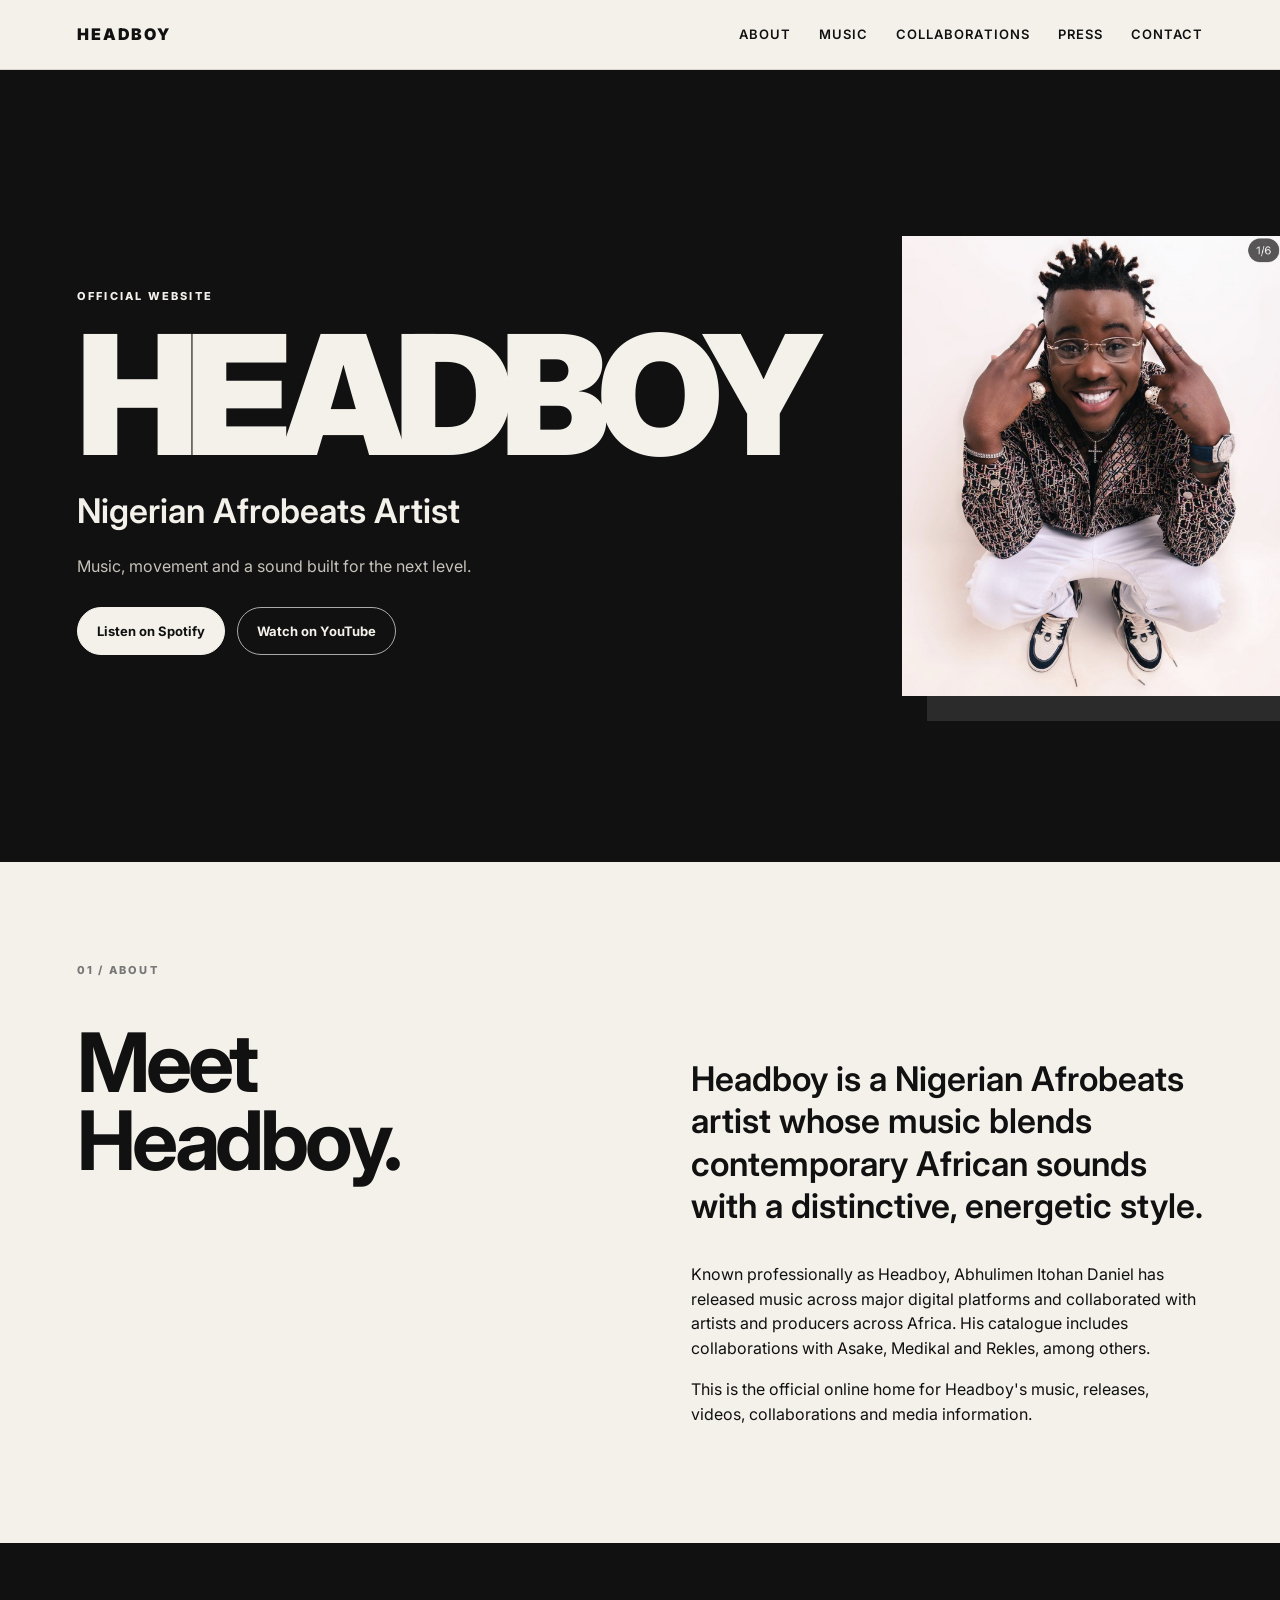
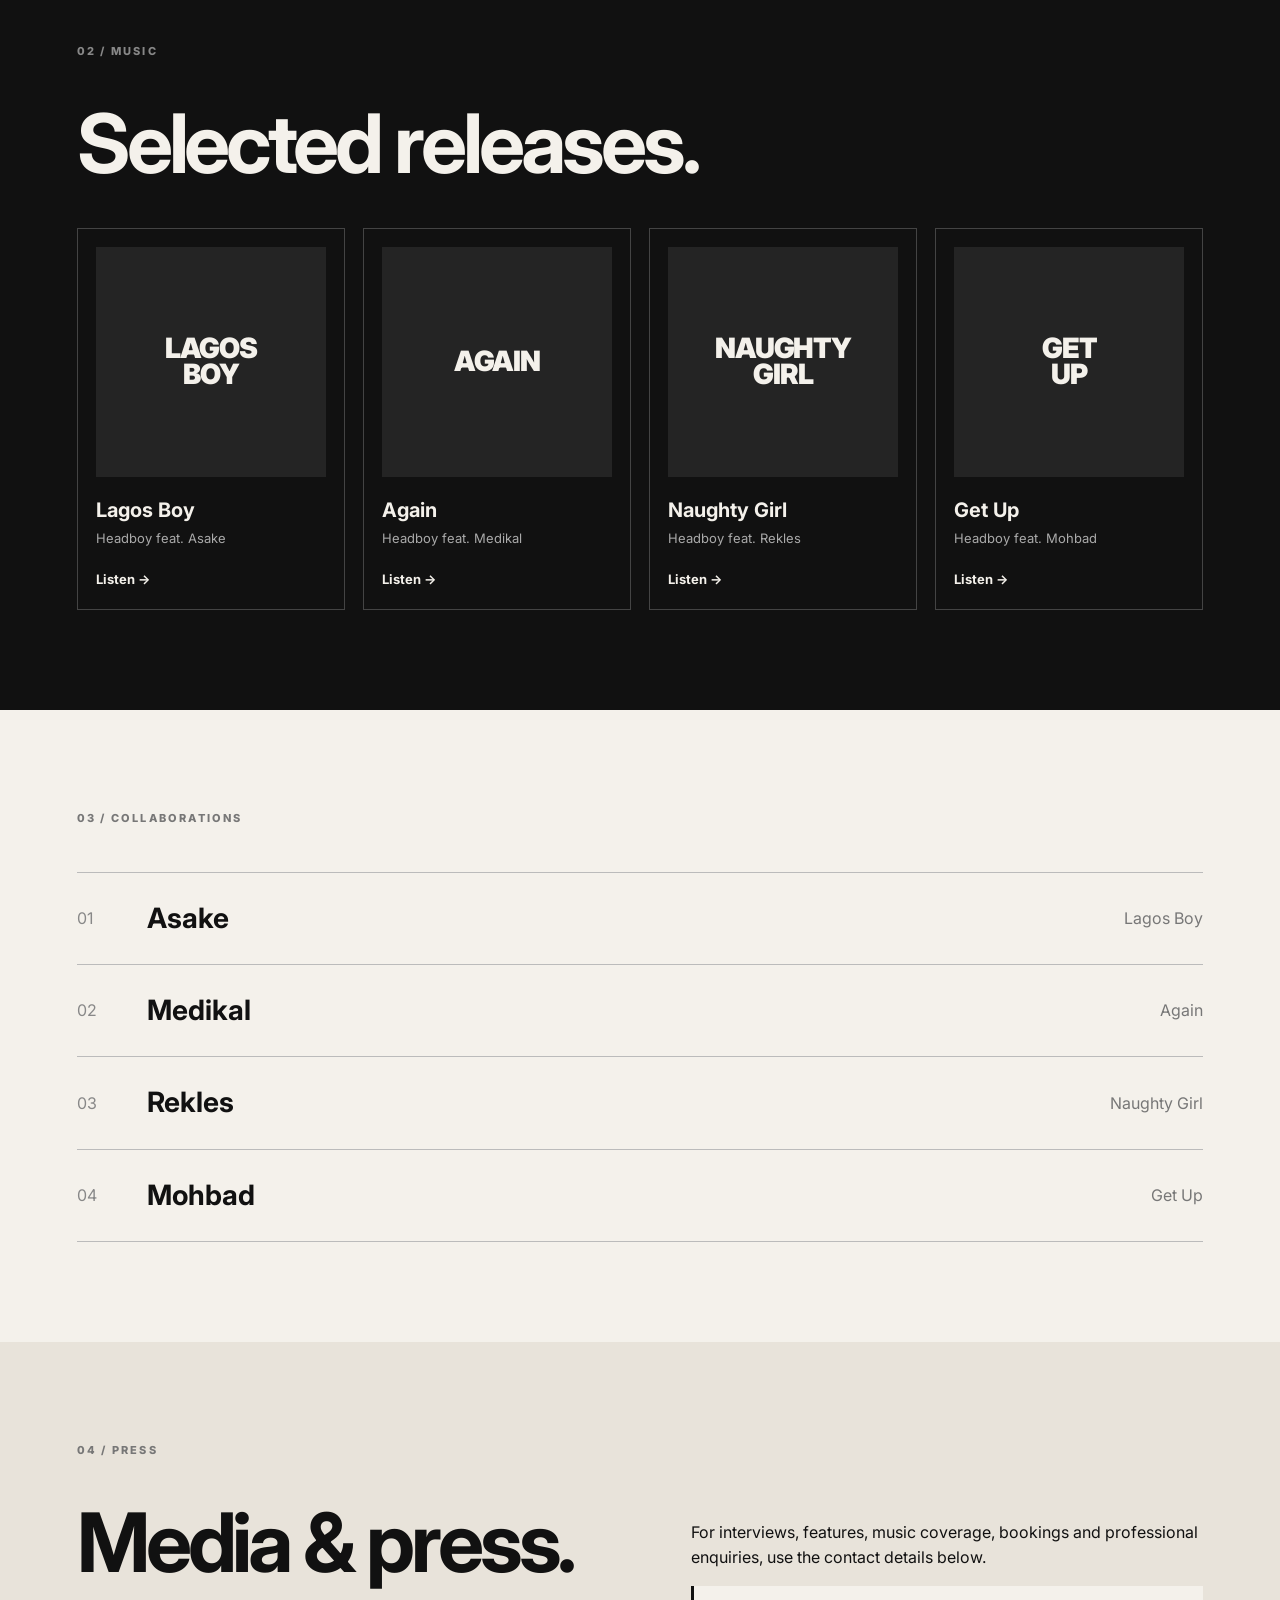
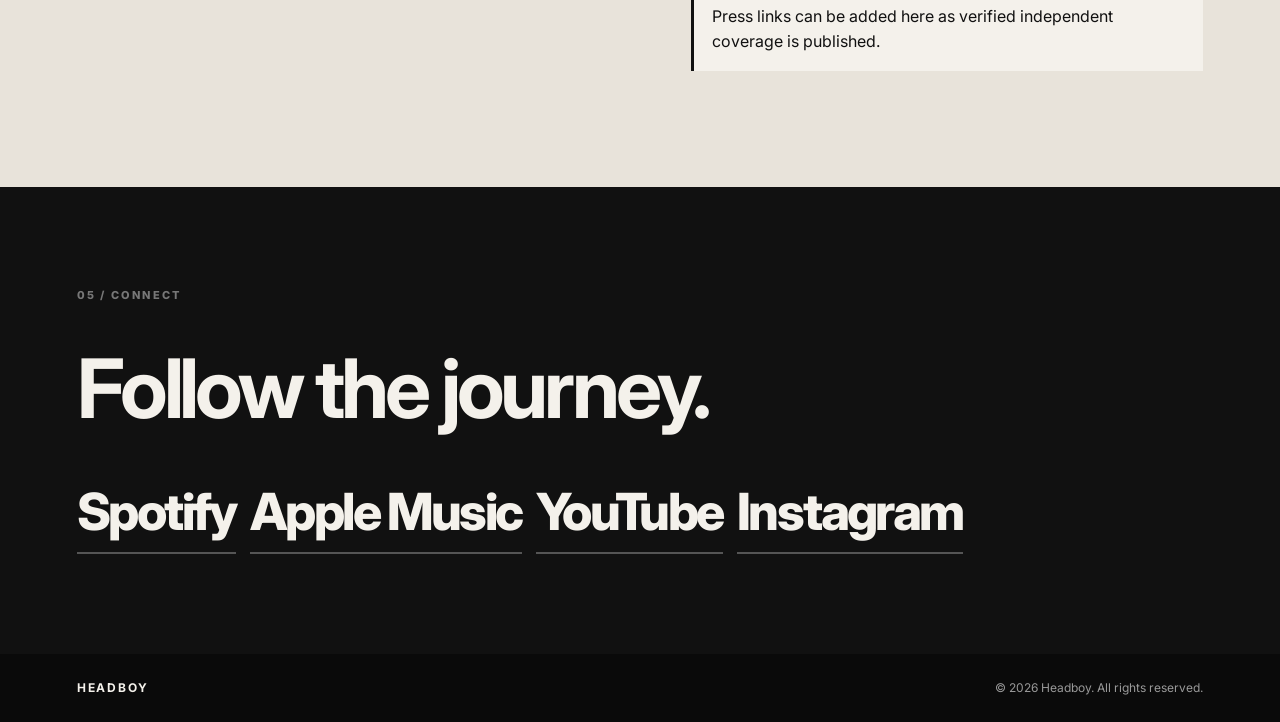
==== index.html @ 30939d29 "Add files via upload" ====
<!DOCTYPE html>
<html lang="en">
<head>
  <meta charset="UTF-8">
  <meta name="viewport" content="width=device-width, initial-scale=1.0">
  <title>Headboy — Official Website</title>
  <meta name="description" content="Official website of Headboy, Nigerian Afrobeats artist. Explore music, collaborations, videos and official platforms.">
  <meta name="robots" content="index, follow">
  <meta property="og:title" content="Headboy — Official Website">
  <meta property="og:description" content="Official website of Headboy, Nigerian Afrobeats artist.">
  <meta property="og:type" content="website">
  <link rel="stylesheet" href="style.css">
  <script type="application/ld+json">
  {
    "@context": "https://schema.org",
    "@type": "MusicGroup",
    "name": "Headboy",
    "alternateName": "Abhulimen Itohan Daniel",
    "genre": ["Afrobeats", "Afrobeat"],
    "sameAs": [
      "https://open.spotify.com/artist/0e45BgmIXogDwOKLOtKLy4",
      "https://music.apple.com/us/artist/headboy/1492170072",
      "https://youtube.com/@headboy9801",
      "https://www.instagram.com/headboygram/"
    ],
    "url": "https://YOUR-DOMAIN-HERE.com"
  }
  </script>
</head>
<body>
  <header class="nav">
    <a class="logo" href="#top">HEADBOY</a>
    <button class="menu" aria-label="Open menu">☰</button>
    <nav>
      <a href="#about">About</a>
      <a href="#music">Music</a>
      <a href="#collabs">Collaborations</a>
      <a href="#press">Press</a>
      <a href="#contact">Contact</a>
    </nav>
  </header>

  <main id="top">
    <section class="hero">
      <div class="hero-copy">
        <p class="eyebrow">OFFICIAL WEBSITE</p>
        <h1>HEADBOY</h1>
        <p class="tagline">Nigerian Afrobeats Artist</p>
        <p class="intro">Music, movement and a sound built for the next level.</p>
        <div class="buttons">
          <a class="btn primary" href="https://open.spotify.com/artist/0e45BgmIXogDwOKLOtKLy4" target="_blank" rel="noopener">Listen on Spotify</a>
          <a class="btn" href="https://youtube.com/@headboy9801" target="_blank" rel="noopener">Watch on YouTube</a>
        </div>
      </div>
      <div class="hero-card">
        <div class="artist-photo"><img src="headboy-artist-photo.jpg" alt="Headboy — Nigerian Afrobeats Artist"></div>
      </div>
    </section>

    <section id="about" class="section">
      <div class="section-label">01 / ABOUT</div>
      <div class="two-col">
        <div>
          <h2>Meet Headboy.</h2>
        </div>
        <div>
          <p class="large">Headboy is a Nigerian Afrobeats artist whose music blends contemporary African sounds with a distinctive, energetic style.</p>
          <p>Known professionally as Headboy, Abhulimen Itohan Daniel has released music across major digital platforms and collaborated with artists and producers across Africa. His catalogue includes collaborations with Asake, Medikal and Rekles, among others.</p>
          <p>This is the official online home for Headboy's music, releases, videos, collaborations and media information.</p>
        </div>
      </div>
    </section>

    <section id="music" class="section dark">
      <div class="section-label">02 / MUSIC</div>
      <h2>Selected releases.</h2>
      <div class="cards">
        <article class="music-card">
          <div class="cover">LAGOS<br>BOY</div>
          <h3>Lagos Boy</h3>
          <p>Headboy feat. Asake</p>
          <a href="https://music.apple.com/us/artist/headboy/1492170072" target="_blank" rel="noopener">Listen →</a>
        </article>
        <article class="music-card">
          <div class="cover">AGAIN</div>
          <h3>Again</h3>
          <p>Headboy feat. Medikal</p>
          <a href="https://music.apple.com/us/artist/headboy/1492170072" target="_blank" rel="noopener">Listen →</a>
        </article>
        <article class="music-card">
          <div class="cover">NAUGHTY<br>GIRL</div>
          <h3>Naughty Girl</h3>
          <p>Headboy feat. Rekles</p>
          <a href="https://music.apple.com/us/artist/headboy/1492170072" target="_blank" rel="noopener">Listen →</a>
        </article>
        <article class="music-card">
          <div class="cover">GET<br>UP</div>
          <h3>Get Up</h3>
          <p>Headboy feat. Mohbad</p>
          <a href="https://open.spotify.com/artist/0e45BgmIXogDwOKLOtKLy4" target="_blank" rel="noopener">Listen →</a>
        </article>
      </div>
    </section>

    <section id="collabs" class="section">
      <div class="section-label">03 / COLLABORATIONS</div>
      <div class="collab-list">
        <div><span>01</span><strong>Asake</strong><em>Lagos Boy</em></div>
        <div><span>02</span><strong>Medikal</strong><em>Again</em></div>
        <div><span>03</span><strong>Rekles</strong><em>Naughty Girl</em></div>
        <div><span>04</span><strong>Mohbad</strong><em>Get Up</em></div>
      </div>
    </section>

    <section id="press" class="section press">
      <div class="section-label">04 / PRESS</div>
      <div class="two-col">
        <div><h2>Media &amp; press.</h2></div>
        <div>
          <p>For interviews, features, music coverage, bookings and professional enquiries, use the contact details below.</p>
          <p class="note">Press links can be added here as verified independent coverage is published.</p>
        </div>
      </div>
    </section>

    <section id="contact" class="section contact">
      <div class="section-label">05 / CONNECT</div>
      <h2>Follow the journey.</h2>
      <div class="socials">
        <a href="https://open.spotify.com/artist/0e45BgmIXogDwOKLOtKLy4" target="_blank" rel="noopener">Spotify</a>
        <a href="https://music.apple.com/us/artist/headboy/1492170072" target="_blank" rel="noopener">Apple Music</a>
        <a href="https://youtube.com/@headboy9801" target="_blank" rel="noopener">YouTube</a>
        <a href="https://www.instagram.com/headboygram/" target="_blank" rel="noopener">Instagram</a>
      </div>
    </section>
  </main>

  <footer>
    <strong>HEADBOY</strong>
    <span>© 2026 Headboy. All rights reserved.</span>
  </footer>
  <script src="script.js"></script>
</body>
</html>
---- style.css ----
@import url('https://fonts.googleapis.com/css2?family=Inter:wght@400;500;600;700;800;900&display=swap');
*{box-sizing:border-box}html{scroll-behavior:smooth}body{margin:0;font-family:Inter,Arial,sans-serif;background:#f4f1eb;color:#111;line-height:1.55}.nav{position:sticky;top:0;z-index:10;display:flex;align-items:center;justify-content:space-between;padding:22px 6vw;background:rgba(244,241,235,.94);backdrop-filter:blur(12px);border-bottom:1px solid #d9d4ca}.logo{font-weight:900;letter-spacing:.12em;color:#111;text-decoration:none}.nav nav{display:flex;gap:28px}.nav nav a{color:#111;text-decoration:none;font-size:13px;font-weight:600;text-transform:uppercase;letter-spacing:.08em}.menu{display:none;border:0;background:none;font-size:24px}.hero{min-height:88vh;display:grid;grid-template-columns:1.1fr .9fr;align-items:center;padding:8vw 6vw;gap:7vw;background:#111;color:#f4f1eb}.eyebrow,.section-label{font-size:11px;letter-spacing:.2em;font-weight:800}.hero h1{font-size:clamp(72px,13vw,180px);line-height:.82;margin:22px 0;font-weight:900;letter-spacing:-.07em}.tagline{font-size:clamp(20px,3vw,34px);font-weight:600;margin:0 0 12px}.intro{max-width:480px;color:#c6c2ba}.buttons{display:flex;gap:12px;flex-wrap:wrap;margin-top:28px}.btn{display:inline-block;padding:13px 19px;border:1px solid #aaa;color:#f4f1eb;text-decoration:none;border-radius:999px;font-weight:700;font-size:13px}.btn.primary{background:#f4f1eb;color:#111;border-color:#f4f1eb}.hero-card{display:flex;justify-content:center}.photo-placeholder{width:min(390px,80vw);aspect-ratio:1/1.18;border:1px solid #555;display:flex;flex-direction:column;align-items:center;justify-content:center;background:linear-gradient(145deg,#252525,#0b0b0b);box-shadow:25px 25px 0 #2b2b2b}.photo-placeholder span{font-size:44px;font-weight:900;letter-spacing:-.05em}.photo-placeholder small{margin-top:8px;color:#aaa;letter-spacing:.18em}.section{padding:100px 6vw}.section-label{margin-bottom:45px;color:#777}.section h2{font-size:clamp(42px,7vw,82px);line-height:.95;letter-spacing:-.05em;margin:0}.two-col{display:grid;grid-template-columns:1fr 1fr;gap:8vw}.two-col p{max-width:650px}.large{font-size:clamp(22px,3vw,34px);line-height:1.25;font-weight:600}.dark{background:#111;color:#f4f1eb}.dark .section-label{color:#888}.cards{display:grid;grid-template-columns:repeat(4,1fr);gap:18px;margin-top:45px}.music-card{border:1px solid #444;padding:18px}.cover{aspect-ratio:1;background:#242424;display:grid;place-items:center;text-align:center;font-weight:900;font-size:28px;line-height:.9;letter-spacing:-.04em}.music-card h3{margin:18px 0 2px;font-size:20px}.music-card p{margin:0 0 18px;color:#aaa;font-size:13px}.music-card a{color:#f4f1eb;text-decoration:none;font-size:13px;font-weight:700}.collab-list{border-top:1px solid #bbb}.collab-list div{display:grid;grid-template-columns:70px 1fr 1fr;align-items:center;padding:24px 0;border-bottom:1px solid #bbb}.collab-list span{color:#888}.collab-list strong{font-size:28px}.collab-list em{font-style:normal;color:#777;text-align:right}.press{background:#e8e3da}.note{padding:18px;border-left:3px solid #111;background:#f4f1eb}.contact{background:#111;color:#f4f1eb}.socials{display:flex;flex-wrap:wrap;gap:14px;margin-top:45px}.socials a{font-size:clamp(28px,4vw,55px);font-weight:800;letter-spacing:-.05em;color:#f4f1eb;text-decoration:none;border-bottom:2px solid #555}.socials a:hover{border-color:#f4f1eb}footer{padding:25px 6vw;display:flex;justify-content:space-between;gap:20px;background:#0a0a0a;color:#999;font-size:12px}footer strong{color:#f4f1eb;letter-spacing:.15em}@media(max-width:800px){.nav{padding:18px 5vw}.nav nav{display:none}.menu{display:block;color:#111}.hero{grid-template-columns:1fr;padding:18vw 5vw 12vw}.hero-card{order:-1}.photo-placeholder{width:75vw}.section{padding:75px 5vw}.two-col{grid-template-columns:1fr;gap:35px}.cards{grid-template-columns:1fr 1fr}.collab-list div{grid-template-columns:45px 1fr}.collab-list em{grid-column:2;text-align:left;font-size:13px}footer{flex-direction:column}}@media(max-width:500px){.cards{grid-template-columns:1fr}.hero h1{font-size:76px}}

.artist-photo{width:min(390px,80vw);aspect-ratio:1/1.18;overflow:hidden;background:#222;box-shadow:25px 25px 0 #2b2b2b}
.artist-photo img{width:100%;height:100%;object-fit:cover;object-position:center 35%;display:block}
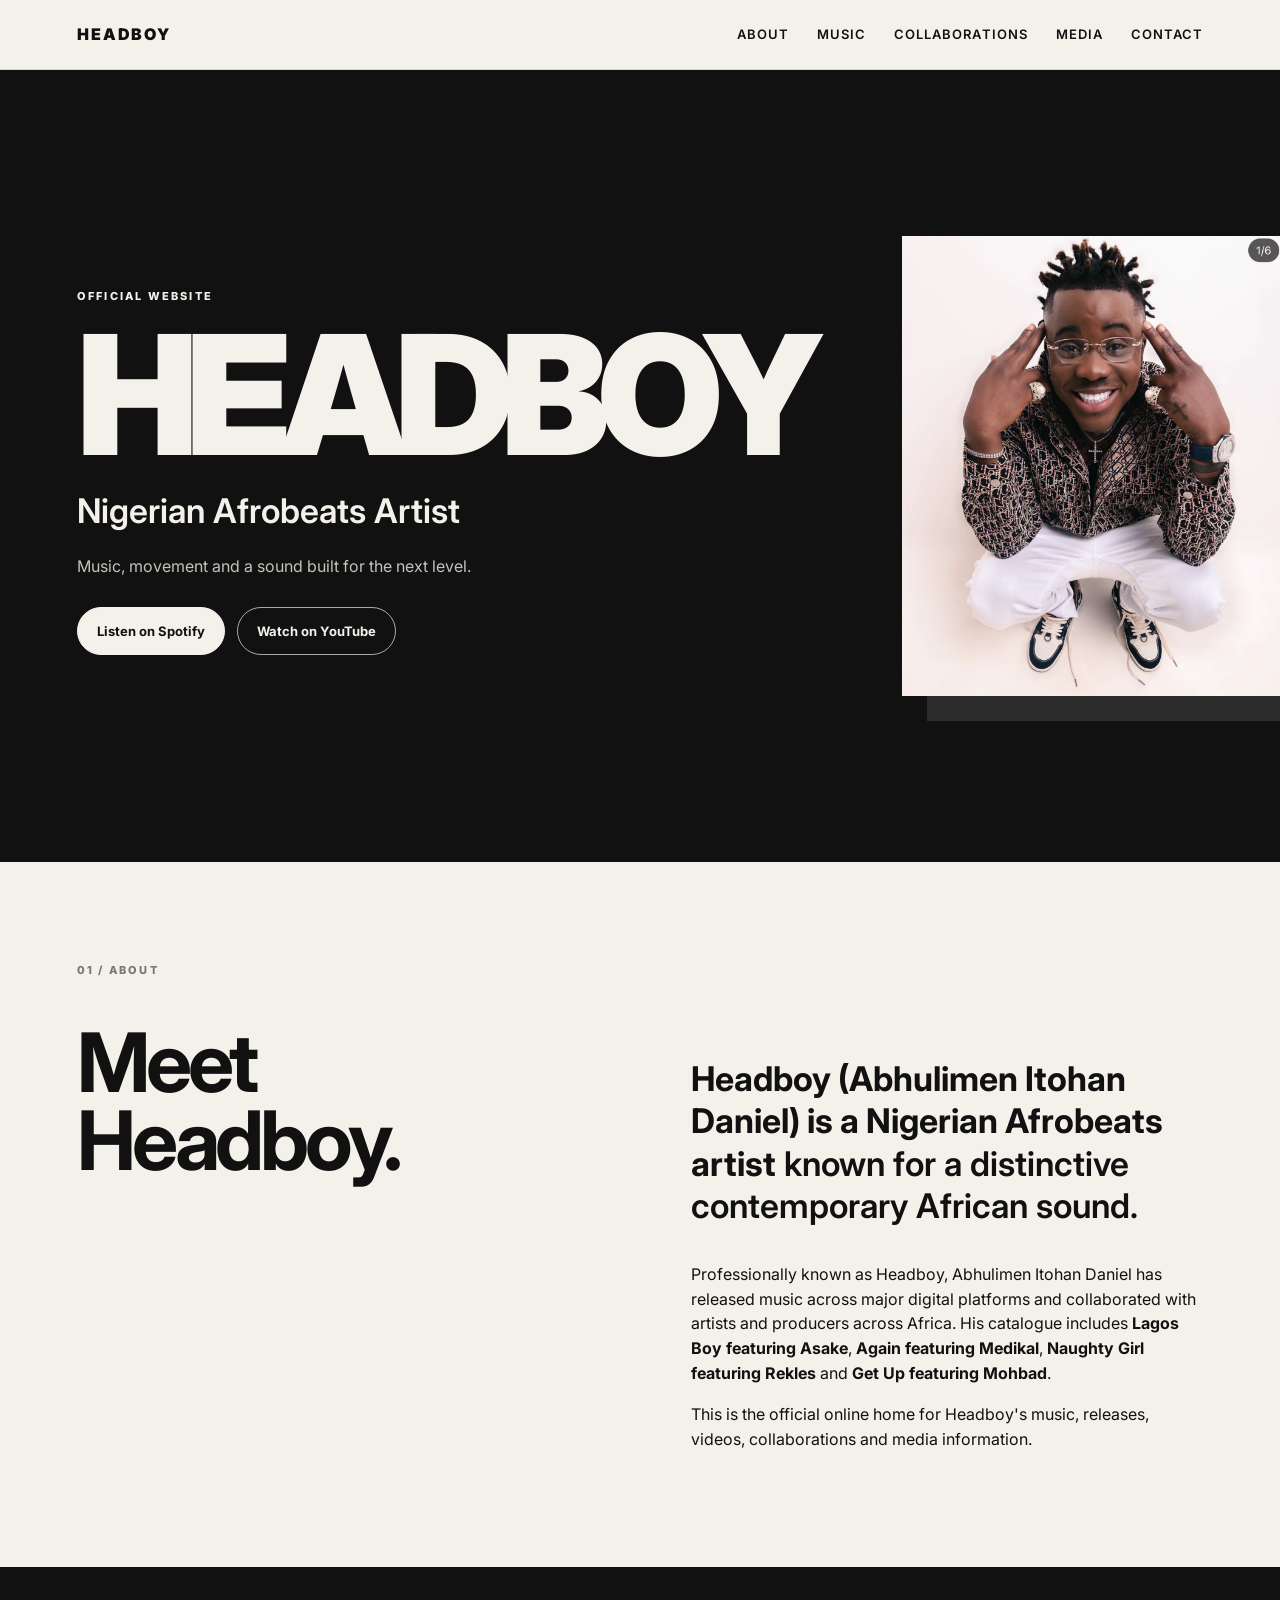
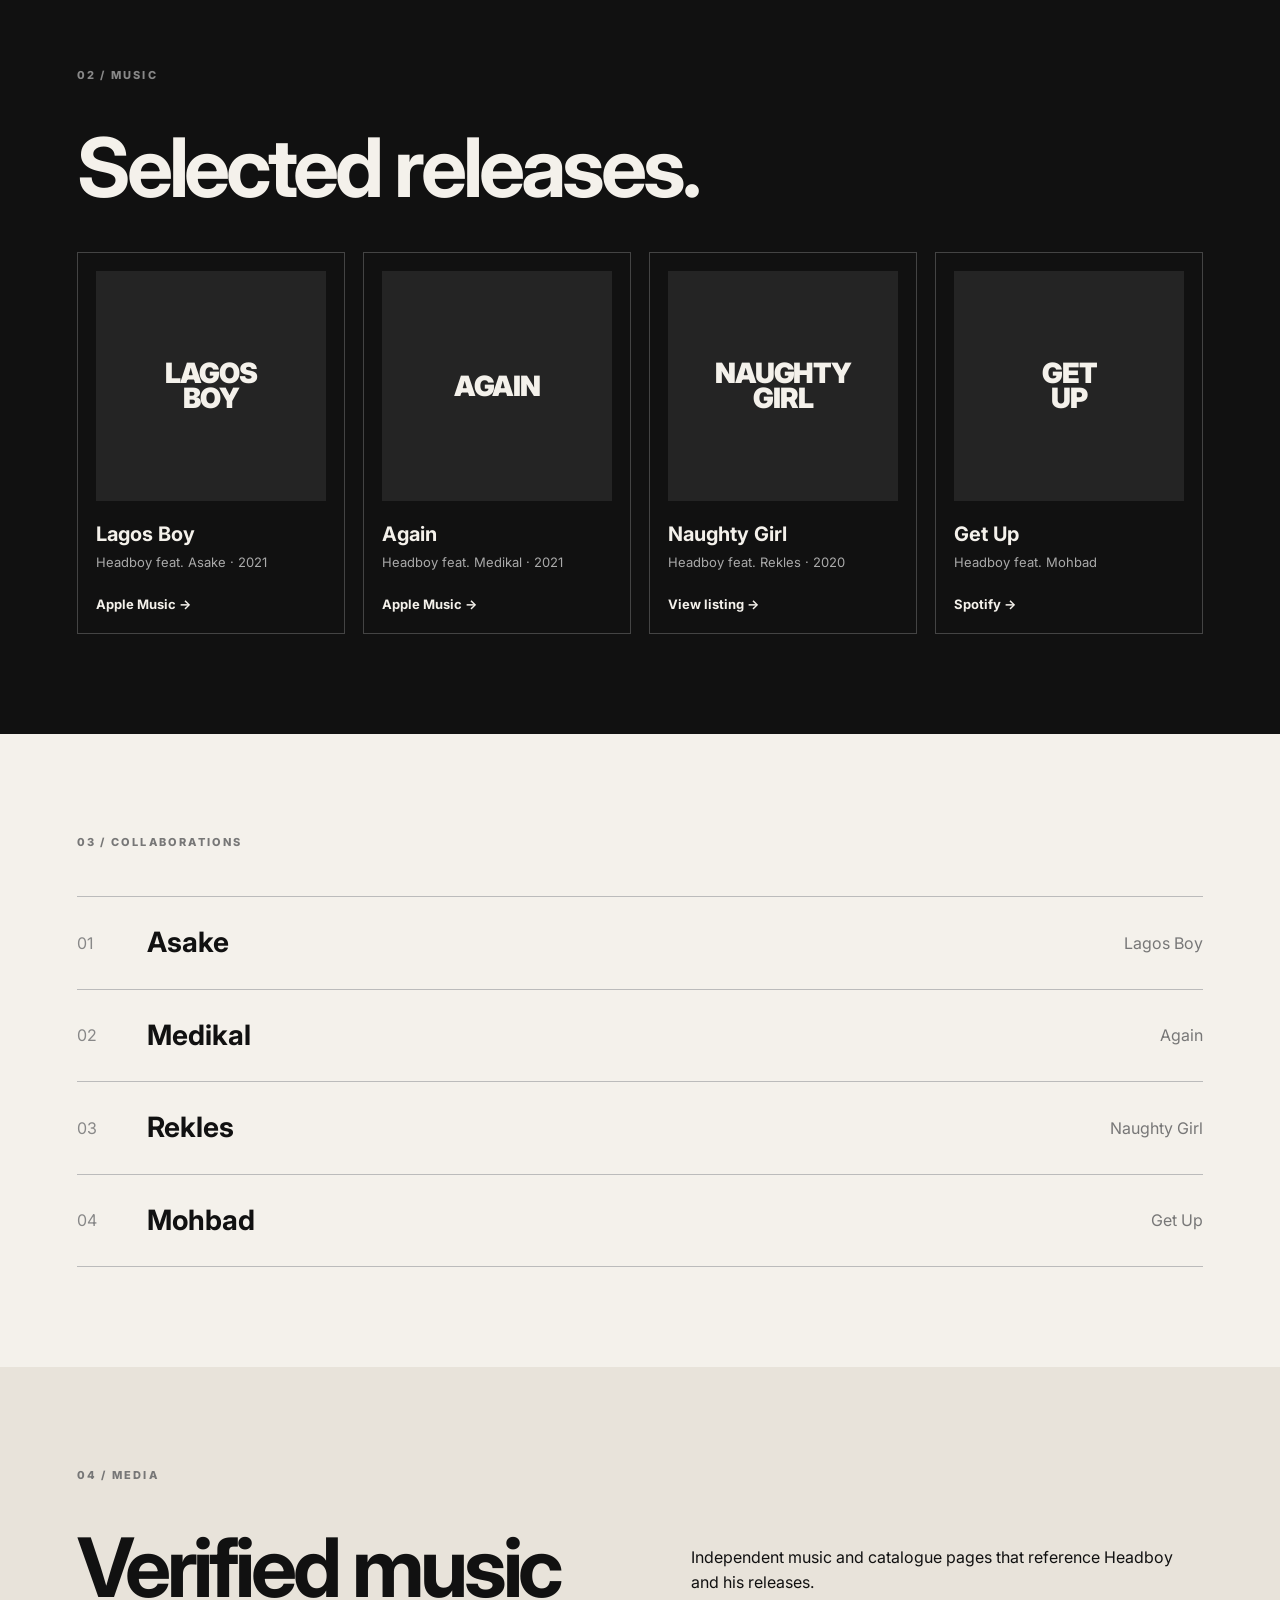
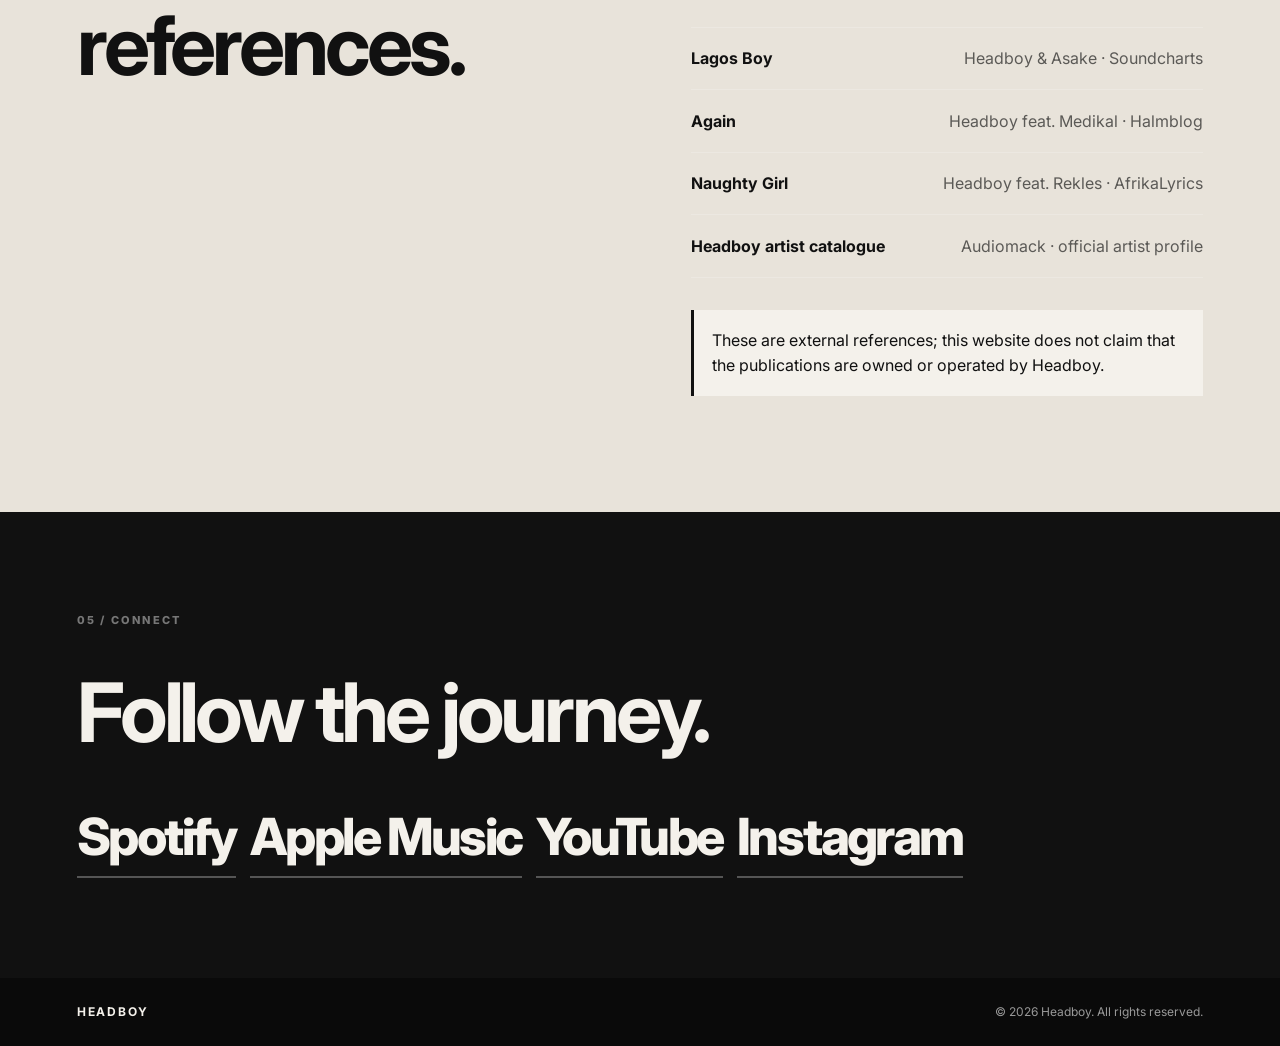
==== commit f8da738c: "Add files via upload" ====
--- a/index.html
+++ b/index.html
@@ -3,27 +3,43 @@
 <head>
   <meta charset="UTF-8">
   <meta name="viewport" content="width=device-width, initial-scale=1.0">
-  <title>Headboy — Official Website</title>
-  <meta name="description" content="Official website of Headboy, Nigerian Afrobeats artist. Explore music, collaborations, videos and official platforms.">
+  <title>Headboy — Nigerian Afrobeats Artist | Official Website</title>
+  <meta name="description" content="Official website of Headboy (Abhulimen Itohan Daniel), Nigerian Afrobeats artist known for Lagos Boy featuring Asake, Again featuring Medikal, Naughty Girl featuring Rekles and Get Up featuring Mohbad.">
   <meta name="robots" content="index, follow">
-  <meta property="og:title" content="Headboy — Official Website">
-  <meta property="og:description" content="Official website of Headboy, Nigerian Afrobeats artist.">
+  <link rel="canonical" href="https://headboymusic.github.io/">
+  <meta property="og:title" content="Headboy — Nigerian Afrobeats Artist | Official Website">
+  <meta property="og:description" content="Official website of Headboy (Abhulimen Itohan Daniel), Nigerian Afrobeats artist.">
   <meta property="og:type" content="website">
+  <meta property="og:url" content="https://headboymusic.github.io/">
   <link rel="stylesheet" href="style.css">
   <script type="application/ld+json">
   {
     "@context": "https://schema.org",
-    "@type": "MusicGroup",
-    "name": "Headboy",
-    "alternateName": "Abhulimen Itohan Daniel",
-    "genre": ["Afrobeats", "Afrobeat"],
+    "@type": "Person",
+    "name": "Abhulimen Itohan Daniel",
+    "alternateName": "Headboy",
+    "jobTitle": "Afrobeats artist",
+    "description": "Nigerian Afrobeats artist professionally known as Headboy.",
+    "url": "https://headboymusic.github.io/",
     "sameAs": [
       "https://open.spotify.com/artist/0e45BgmIXogDwOKLOtKLy4",
       "https://music.apple.com/us/artist/headboy/1492170072",
-      "https://youtube.com/@headboy9801",
+      "https://youtube.com/@headboymusic",
       "https://www.instagram.com/headboygram/"
     ],
-    "url": "https://YOUR-DOMAIN-HERE.com"
+    "knowsAbout": ["Afrobeats", "African music", "Songwriting", "Music performance"],
+    "subjectOf": [
+      {
+        "@type": "MusicRecording",
+        "name": "Lagos Boy (feat. Asake)",
+        "url": "https://music.apple.com/us/song/1600226008"
+      },
+      {
+        "@type": "MusicRecording",
+        "name": "Again (feat. Medikal)",
+        "url": "https://music.apple.com/us/song/1600226011"
+      }
+    ]
   }
   </script>
 </head>
@@ -35,7 +51,7 @@
       <a href="#about">About</a>
       <a href="#music">Music</a>
       <a href="#collabs">Collaborations</a>
-      <a href="#press">Press</a>
+      <a href="#press">Media</a>
       <a href="#contact">Contact</a>
     </nav>
   </header>
@@ -49,23 +65,21 @@
         <p class="intro">Music, movement and a sound built for the next level.</p>
         <div class="buttons">
           <a class="btn primary" href="https://open.spotify.com/artist/0e45BgmIXogDwOKLOtKLy4" target="_blank" rel="noopener">Listen on Spotify</a>
-          <a class="btn" href="https://youtube.com/@headboy9801" target="_blank" rel="noopener">Watch on YouTube</a>
+          <a class="btn" href="https://youtube.com/@headboymusic" target="_blank" rel="noopener">Watch on YouTube</a>
         </div>
       </div>
       <div class="hero-card">
-        <div class="artist-photo"><img src="headboy-artist-photo.jpg" alt="Headboy — Nigerian Afrobeats Artist"></div>
+        <div class="artist-photo"><img src="headboy-artist-photo.jpg" alt="Headboy, Nigerian Afrobeats artist"></div>
       </div>
     </section>
 
     <section id="about" class="section">
       <div class="section-label">01 / ABOUT</div>
       <div class="two-col">
+        <div><h2>Meet Headboy.</h2></div>
         <div>
-          <h2>Meet Headboy.</h2>
-        </div>
-        <div>
-          <p class="large">Headboy is a Nigerian Afrobeats artist whose music blends contemporary African sounds with a distinctive, energetic style.</p>
-          <p>Known professionally as Headboy, Abhulimen Itohan Daniel has released music across major digital platforms and collaborated with artists and producers across Africa. His catalogue includes collaborations with Asake, Medikal and Rekles, among others.</p>
+          <p class="large"><strong>Headboy (Abhulimen Itohan Daniel) is a Nigerian Afrobeats artist</strong> known for a distinctive contemporary African sound.</p>
+          <p>Professionally known as Headboy, Abhulimen Itohan Daniel has released music across major digital platforms and collaborated with artists and producers across Africa. His catalogue includes <strong>Lagos Boy featuring Asake</strong>, <strong>Again featuring Medikal</strong>, <strong>Naughty Girl featuring Rekles</strong> and <strong>Get Up featuring Mohbad</strong>.</p>
           <p>This is the official online home for Headboy's music, releases, videos, collaborations and media information.</p>
         </div>
       </div>
@@ -78,26 +92,26 @@
         <article class="music-card">
           <div class="cover">LAGOS<br>BOY</div>
           <h3>Lagos Boy</h3>
-          <p>Headboy feat. Asake</p>
-          <a href="https://music.apple.com/us/artist/headboy/1492170072" target="_blank" rel="noopener">Listen →</a>
+          <p>Headboy feat. Asake · 2021</p>
+          <a href="https://music.apple.com/us/song/1600226008" target="_blank" rel="noopener">Apple Music →</a>
         </article>
         <article class="music-card">
           <div class="cover">AGAIN</div>
           <h3>Again</h3>
-          <p>Headboy feat. Medikal</p>
-          <a href="https://music.apple.com/us/artist/headboy/1492170072" target="_blank" rel="noopener">Listen →</a>
+          <p>Headboy feat. Medikal · 2021</p>
+          <a href="https://music.apple.com/us/song/1600226011" target="_blank" rel="noopener">Apple Music →</a>
         </article>
         <article class="music-card">
           <div class="cover">NAUGHTY<br>GIRL</div>
           <h3>Naughty Girl</h3>
-          <p>Headboy feat. Rekles</p>
-          <a href="https://music.apple.com/us/artist/headboy/1492170072" target="_blank" rel="noopener">Listen →</a>
+          <p>Headboy feat. Rekles · 2020</p>
+          <a href="https://afrikalyrics.com/headboy-naughty-girl-lyrics" target="_blank" rel="noopener">View listing →</a>
         </article>
         <article class="music-card">
           <div class="cover">GET<br>UP</div>
           <h3>Get Up</h3>
           <p>Headboy feat. Mohbad</p>
-          <a href="https://open.spotify.com/artist/0e45BgmIXogDwOKLOtKLy4" target="_blank" rel="noopener">Listen →</a>
+          <a href="https://open.spotify.com/artist/0e45BgmIXogDwOKLOtKLy4" target="_blank" rel="noopener">Spotify →</a>
         </article>
       </div>
     </section>
@@ -113,12 +127,18 @@
     </section>
 
     <section id="press" class="section press">
-      <div class="section-label">04 / PRESS</div>
+      <div class="section-label">04 / MEDIA</div>
       <div class="two-col">
-        <div><h2>Media &amp; press.</h2></div>
+        <div><h2>Verified music references.</h2></div>
         <div>
-          <p>For interviews, features, music coverage, bookings and professional enquiries, use the contact details below.</p>
-          <p class="note">Press links can be added here as verified independent coverage is published.</p>
+          <p>Independent music and catalogue pages that reference Headboy and his releases.</p>
+          <div class="press-links">
+            <a href="https://soundcharts.com/en/song/0305b5fc-37d1-4279-8760-d6d0bb900677" target="_blank" rel="noopener"><strong>Lagos Boy</strong><span>Headboy &amp; Asake · Soundcharts</span></a>
+            <a href="https://www.halmblog.com/listen/headboy-again-ft-medikal/" target="_blank" rel="noopener"><strong>Again</strong><span>Headboy feat. Medikal · Halmblog</span></a>
+            <a href="https://afrikalyrics.com/headboy-naughty-girl-lyrics" target="_blank" rel="noopener"><strong>Naughty Girl</strong><span>Headboy feat. Rekles · AfrikaLyrics</span></a>
+            <a href="https://audiomack.com/headboy_" target="_blank" rel="noopener"><strong>Headboy artist catalogue</strong><span>Audiomack · official artist profile</span></a>
+          </div>
+          <p class="note">These are external references; this website does not claim that the publications are owned or operated by Headboy.</p>
         </div>
       </div>
     </section>
@@ -129,7 +149,7 @@
       <div class="socials">
         <a href="https://open.spotify.com/artist/0e45BgmIXogDwOKLOtKLy4" target="_blank" rel="noopener">Spotify</a>
         <a href="https://music.apple.com/us/artist/headboy/1492170072" target="_blank" rel="noopener">Apple Music</a>
-        <a href="https://youtube.com/@headboy9801" target="_blank" rel="noopener">YouTube</a>
+        <a href="https://youtube.com/@headboymusic" target="_blank" rel="noopener">YouTube</a>
         <a href="https://www.instagram.com/headboygram/" target="_blank" rel="noopener">Instagram</a>
       </div>
     </section>
--- a/style.css
+++ b/style.css
@@ -3,3 +3,10 @@
 
 .artist-photo{width:min(390px,80vw);aspect-ratio:1/1.18;overflow:hidden;background:#222;box-shadow:25px 25px 0 #2b2b2b}
 .artist-photo img{width:100%;height:100%;object-fit:cover;object-position:center 35%;display:block}
+
+.press-links { display: grid; gap: 0; margin: 2rem 0; border-top: 1px solid rgba(255,255,255,.18); }
+.press-links a { display: flex; justify-content: space-between; gap: 1.5rem; padding: 1.15rem 0; border-bottom: 1px solid rgba(255,255,255,.18); color: inherit; text-decoration: none; }
+.press-links a:hover { opacity: .72; }
+.press-links strong { font-size: 1rem; }
+.press-links span { opacity: .65; text-align: right; }
+@media (max-width: 700px) { .press-links a { flex-direction: column; gap: .35rem; } .press-links span { text-align: left; } }
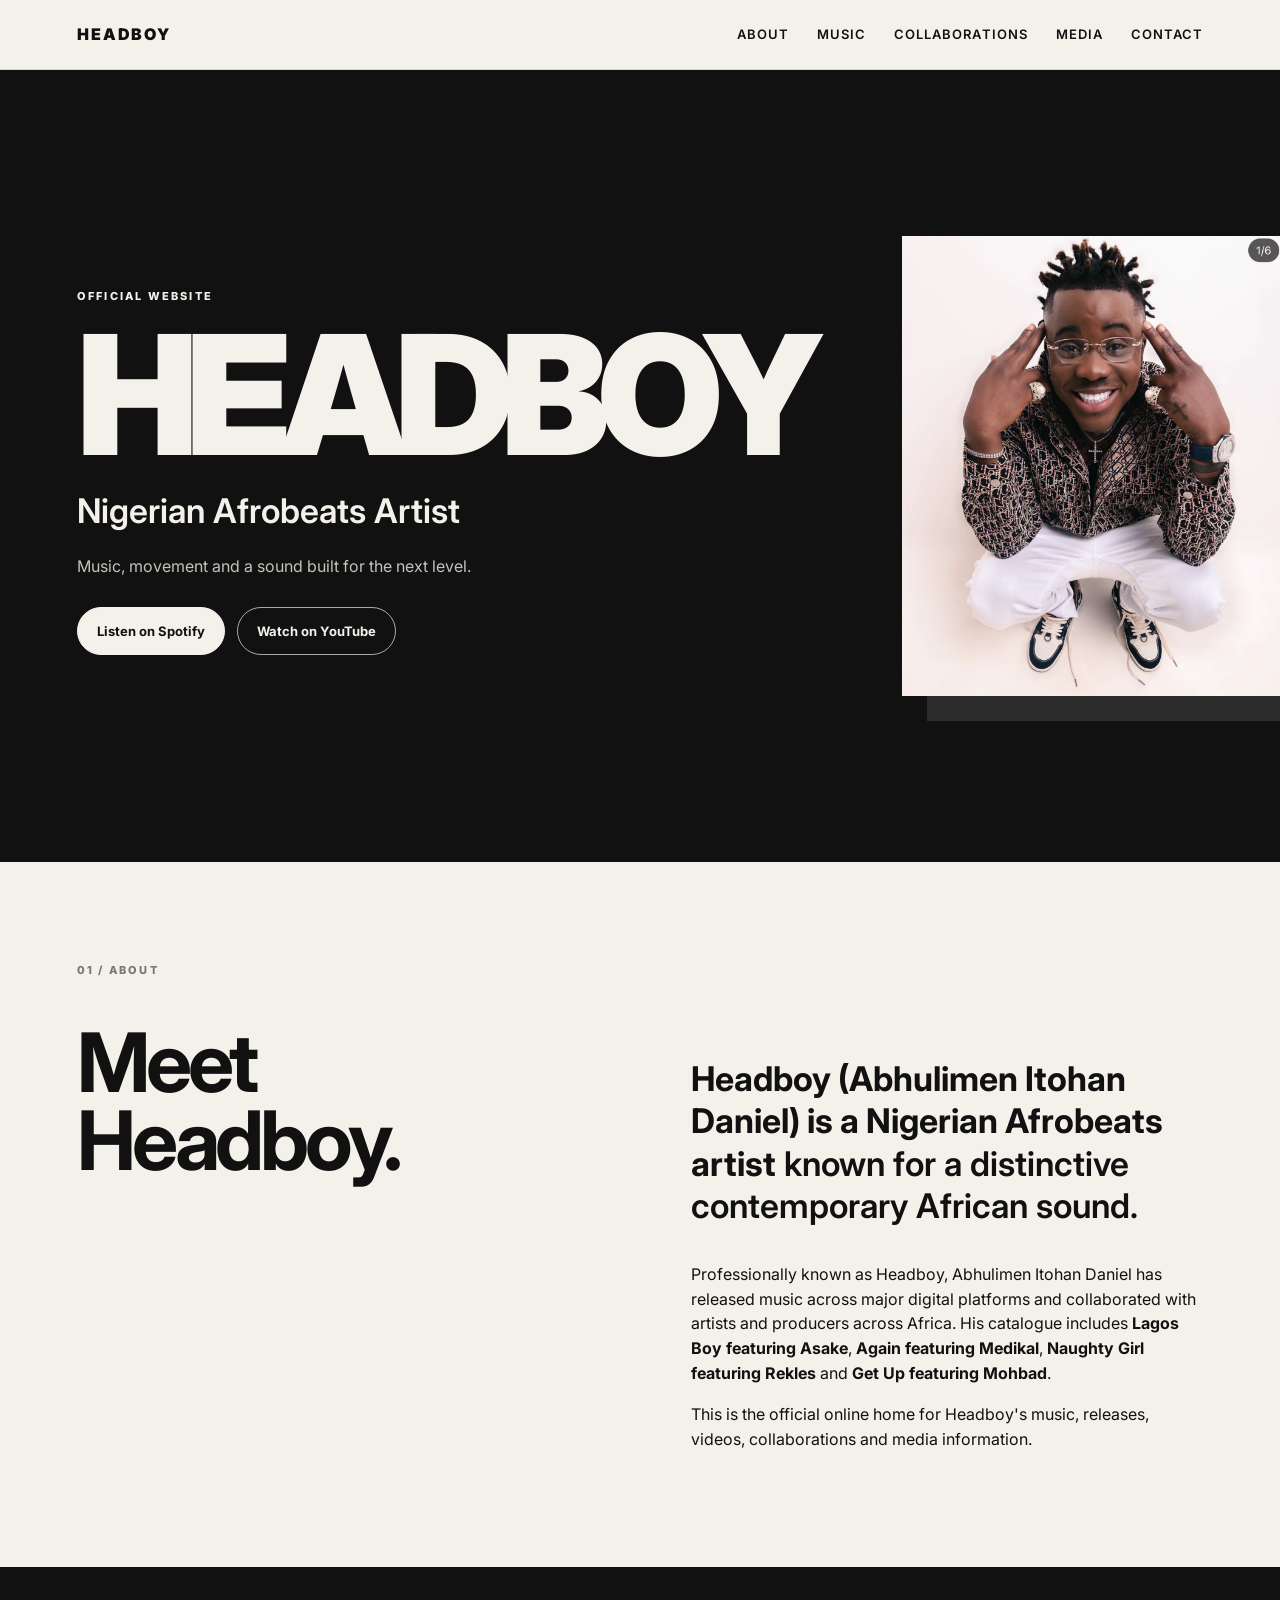
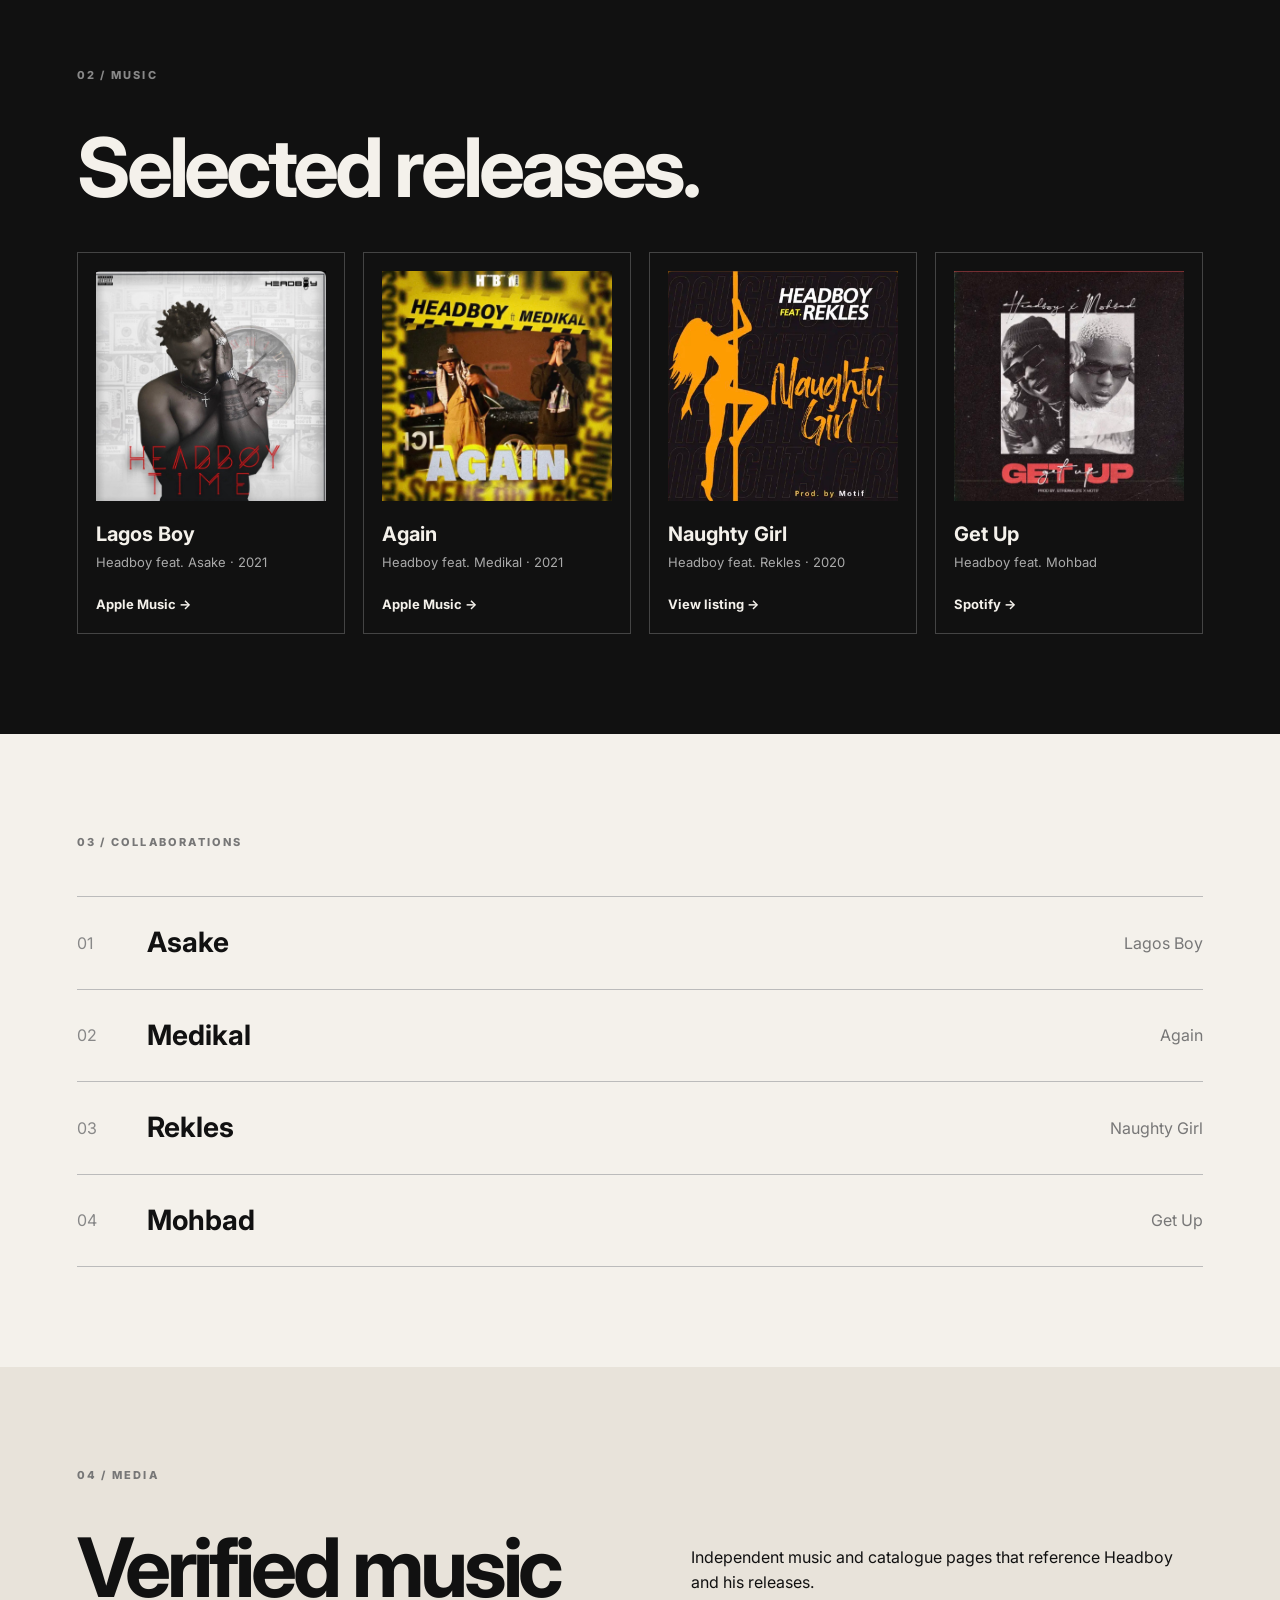
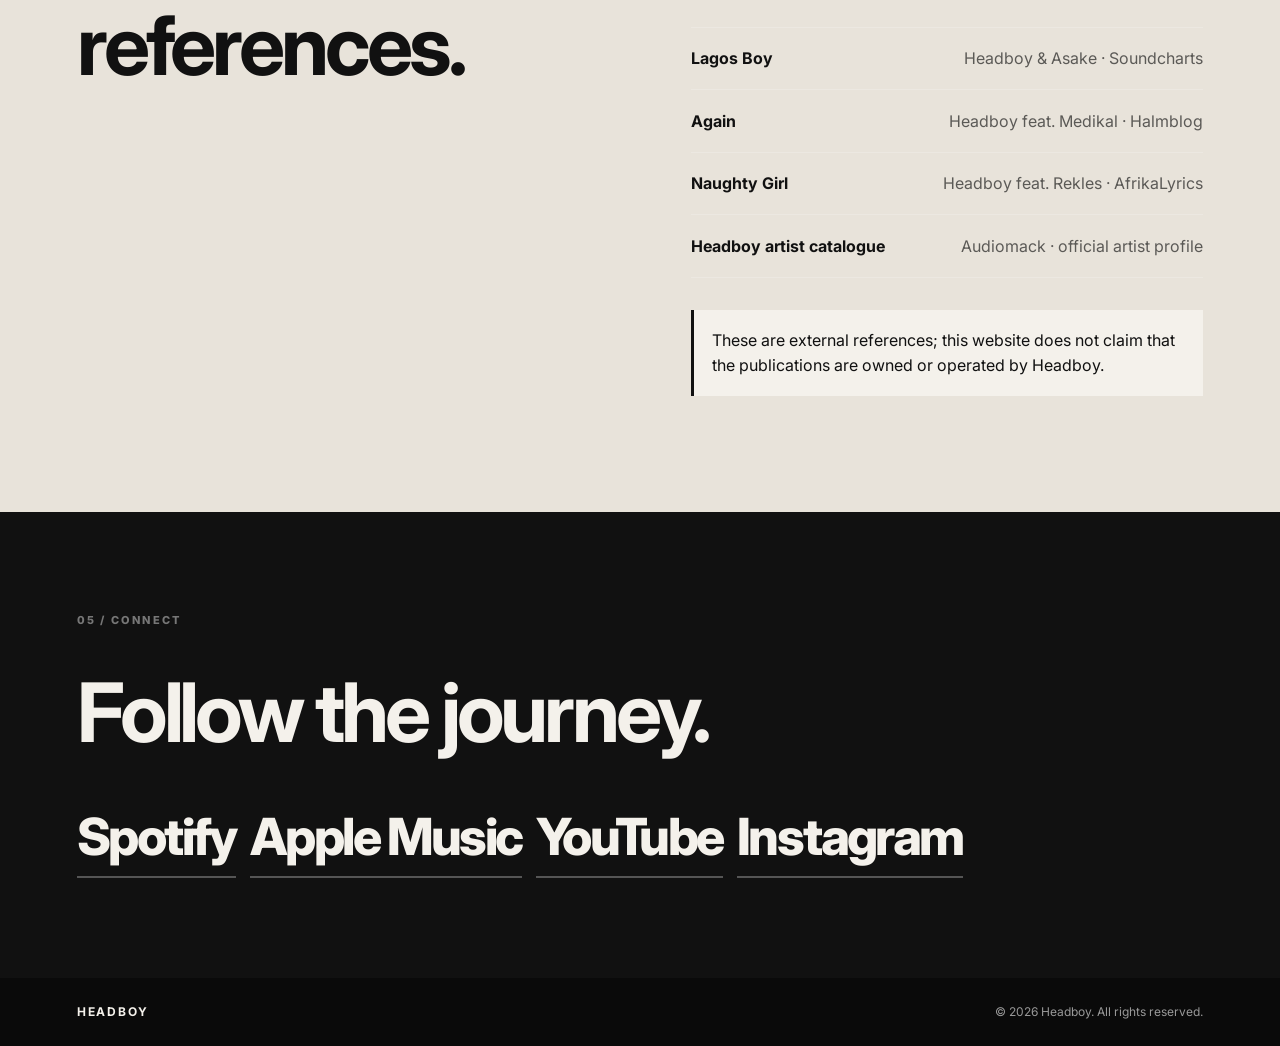
==== commit cabafd4d: "Add files via upload" ====
--- a/index.html
+++ b/index.html
@@ -90,25 +90,25 @@
       <h2>Selected releases.</h2>
       <div class="cards">
         <article class="music-card">
-          <div class="cover">LAGOS<br>BOY</div>
+          <div class="cover"><img src="lagos-boy-cover.jpg" alt="HeadboyTime album artwork for Lagos Boy by Headboy featuring Asake" loading="lazy"></div>
           <h3>Lagos Boy</h3>
           <p>Headboy feat. Asake · 2021</p>
           <a href="https://music.apple.com/us/song/1600226008" target="_blank" rel="noopener">Apple Music →</a>
         </article>
         <article class="music-card">
-          <div class="cover">AGAIN</div>
+          <div class="cover"><img src="again-cover.jpg" alt="Again cover artwork by Headboy featuring Medikal" loading="lazy"></div>
           <h3>Again</h3>
           <p>Headboy feat. Medikal · 2021</p>
           <a href="https://music.apple.com/us/song/1600226011" target="_blank" rel="noopener">Apple Music →</a>
         </article>
         <article class="music-card">
-          <div class="cover">NAUGHTY<br>GIRL</div>
+          <div class="cover"><img src="naughty-girl-cover.jpg" alt="Naughty Girl cover artwork by Headboy featuring Rekles" loading="lazy"></div>
           <h3>Naughty Girl</h3>
           <p>Headboy feat. Rekles · 2020</p>
           <a href="https://afrikalyrics.com/headboy-naughty-girl-lyrics" target="_blank" rel="noopener">View listing →</a>
         </article>
         <article class="music-card">
-          <div class="cover">GET<br>UP</div>
+          <div class="cover"><img src="get-up-cover.jpg" alt="Get Up cover artwork by Headboy featuring Mohbad" loading="lazy"></div>
           <h3>Get Up</h3>
           <p>Headboy feat. Mohbad</p>
           <a href="https://open.spotify.com/artist/0e45BgmIXogDwOKLOtKLy4" target="_blank" rel="noopener">Spotify →</a>
--- a/style.css
+++ b/style.css
@@ -10,3 +10,16 @@
 .press-links strong { font-size: 1rem; }
 .press-links span { opacity: .65; text-align: right; }
 @media (max-width: 700px) { .press-links a { flex-direction: column; gap: .35rem; } .press-links span { text-align: left; } }
+
+
+/* Release artwork */
+.music-card .cover {
+  overflow: hidden;
+  aspect-ratio: 1 / 1;
+}
+.music-card .cover img {
+  width: 100%;
+  height: 100%;
+  display: block;
+  object-fit: cover;
+}
